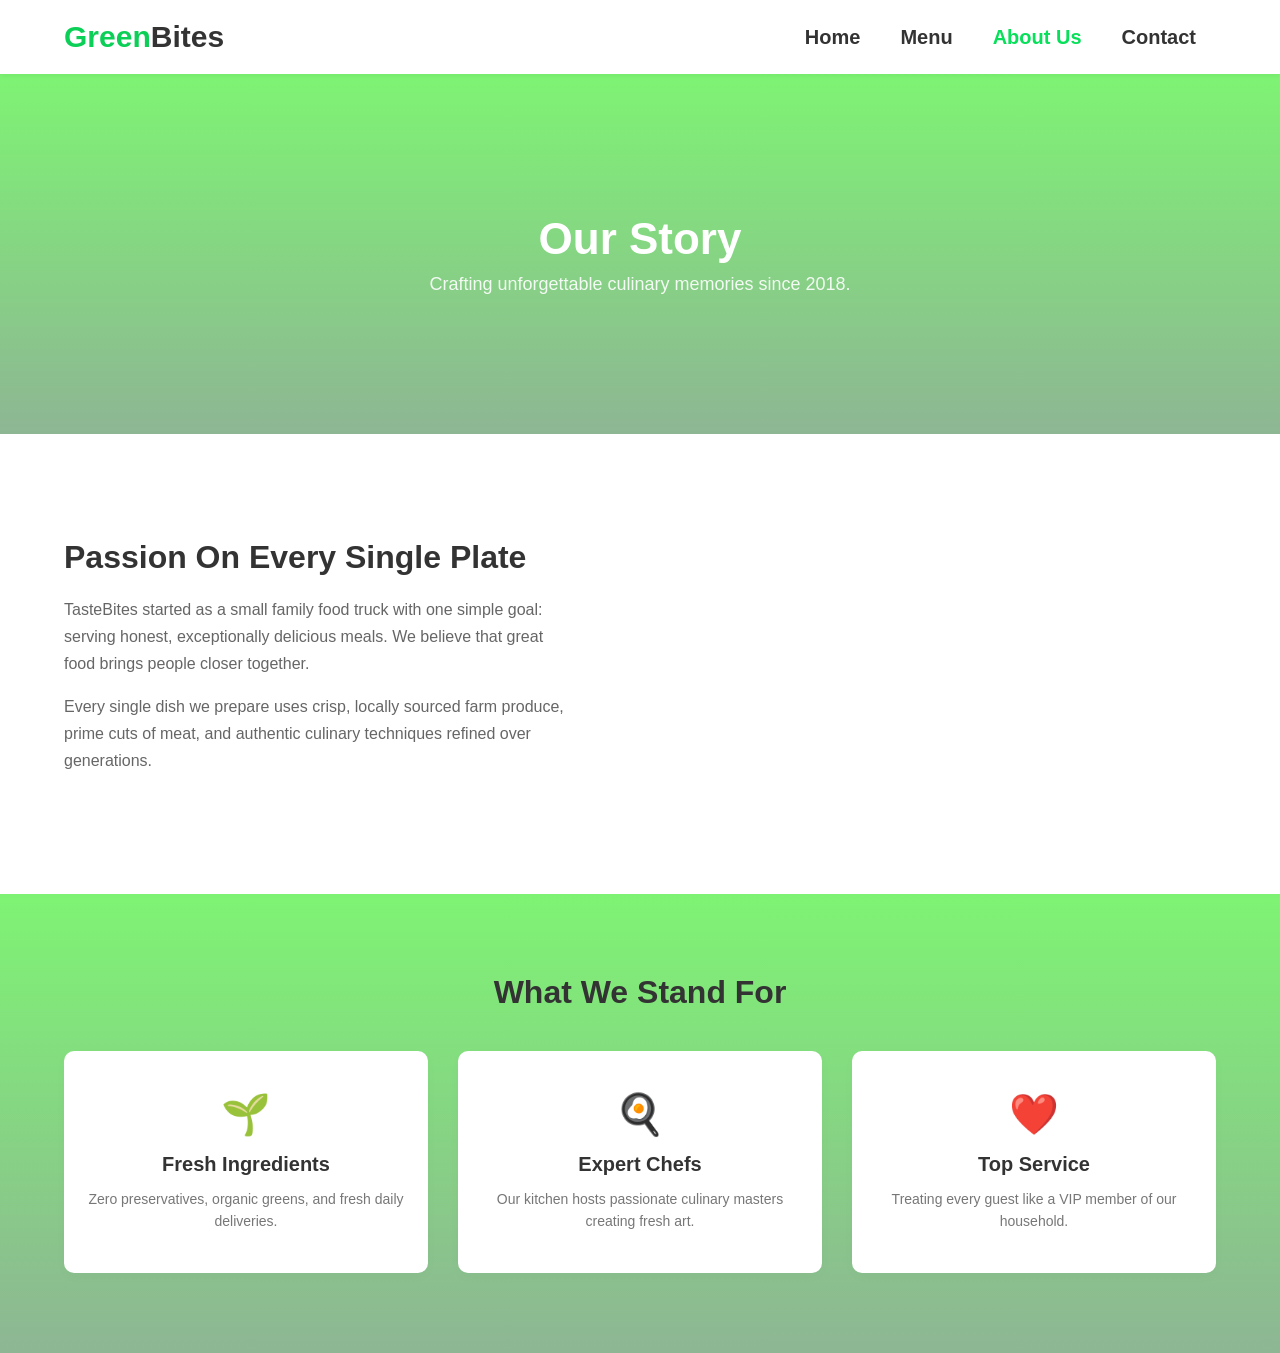
==== about.html @ 87ab0e54 "first commit" ====
<!DOCTYPE html>
<html lang="en">
<head>
    <meta charset="UTF-8">
    <meta name="viewport" content="width=device-width, initial-scale=1.0">
    <title>About Us </title>
    <link rel="stylesheet" href="home.css">
    <link rel="stylesheet" href="about.css">
</head>
<body>

   
    <header class="navbar">
        <div class="logo">Green<span>Bites</span></div>
        <nav>
            <ul class="nav-links">
                <li><a href="home.html">Home</a></li>
                <li><a href="menu.html">Menu</a></li>
                <li><a href="about.html" class="active">About Us</a></li>
                <li><a href="contact.html">Contact</a></li>
            </ul>
        </nav>
       
    </header>

    
    <section class="about-hero">
        <div class="about-hero-content">
            <h1>Our Story</h1>
            <p>Crafting unforgettable culinary memories since 2018.</p>
        </div>
    </section>

   
    <section class="story-section">
        <div class="story-container">
            <div class="story-text">
                <h2>Passion On Every Single Plate</h2>
                <p>TasteBites started as a small family food truck with one simple goal: serving honest, exceptionally delicious meals. We believe that great food brings people closer together.</p>
                <p>Every single dish we prepare uses crisp, locally sourced farm produce, prime cuts of meat, and authentic culinary techniques refined over generations.</p>
            </div>
            <div class="story-image">
               <video autoplay muted id="player" width="600" ></video>

<script>
const videos = [
    "https://www.pexels.com/download/video/7219071/",
    "https://www.pexels.com/download/video/8626674/",
    "https://www.pexels.com/download/video/6286085/"
];

let current = 0;
const player = document.getElementById("player");

player.src = videos[current];

player.addEventListener("ended", () => {
    current = (current + 1) % videos.length;
    player.src = videos[current];
    player.play();
});
</script>
            </div>
        </div>
    </section>

    
    <section class="values-section">
        <h2>What We Stand For</h2>
        <div class="values-grid">
            <div class="value-card">
                <div class="value-icon">🌱</div>
                <h3>Fresh Ingredients</h3>
                <p>Zero preservatives, organic greens, and fresh daily deliveries.</p>
            </div>
            <div class="value-card">
                <div class="value-icon">🍳</div>
                <h3>Expert Chefs</h3>
                <p>Our kitchen hosts passionate culinary masters creating fresh art.</p>
            </div>
            <div class="value-card">
                <div class="value-icon">❤️</div>
                <h3>Top Service</h3>
                <p>Treating every guest like a VIP member of our household.</p>
            </div>
        </div>
    </section>

</body>
</html>
---- home.css ----
* {
    margin: 0;
    padding: 0;
    box-sizing: border-box;
    font-family: 'Arial', sans-serif;
}


.navbar {
    display: flex;
    justify-content: space-between;
    align-items: center;
    padding: 20px 5%;
    background-color: #fff;
    box-shadow: 0 2px 5px rgba(0,0,0,0.1);
}

.logo {
    font-size: 30px;
    font-weight: bold;
    color: #0ccf57;
}

.logo span {
    color: #333;
}

.nav-links {
    list-style: none;
    display: flex;
}

.nav-links li {
    margin: 0 20px;
    font-size: 20px;
}

.nav-links a {
    text-decoration: none;
    color: #333;
    font-weight: 600;
}

.btn-order{
 background: linear-gradient(rgba(56, 230, 40, 0.6), rgba(48, 58, 50, 0.6));  
    color: white;
    padding: 10px 20px;
    border-radius: 20px;
    text-decoration: none;
    font-weight: bold;
}

 .btn-primary {
    background-color:  #5bd188;
    color: white;
    padding: 10px 20px;
    border-radius: 20px;
    text-decoration: none;
    font-weight: bold;
}


.hero {
 background: linear-gradient(rgba(31, 190, 17, 0.6), rgba(40, 92, 48, 0.6));  
  background-size: cover;
    background-position: center;
    height: 70vh;
    display: flex;
    align-items: center;
    justify-content: center;
    text-align: center;
    color: white;
}

.hero-text h1 {
    font-size: 48px;
    margin-bottom: 15px;
}

.hero-text p {
    font-size: 18px;
    margin-bottom: 25px;
}

.btn-primary {
    display: inline-block;
    padding: 15px 30px;
    font-size: 18px;
}


.menu-section {
    padding: 50px 5%;
    background-color: #f9f9f9;
    text-align: center;
}

.menu-section h2 {
    font-size: 36px;
    margin-bottom: 30px;
}

.menu-grid {
    display: flex;
    justify-content: center;
    gap: 30px;
}

.menu-card {
    background: white;
    padding: 20px;
    border-radius: 10px;
    width: 300px;
    box-shadow: 0 4px 8px rgba(0,0,0,0.1);
}

.menu-card img {
    width: 100%;
    border-radius: 10px;
    height: 200px;
    object-fit: cover;
}

.menu-card h3 {
    margin: 15px 0 10px;
}

.menu-card p {
    font-size: 14px;
    color: #666;
    margin-bottom: 15px;
}

.price {
    font-size: 20px;
    font-weight: bold;
    color:  #ff5722;
}
.nav-links a.active {
    color:  #08df5a;
}
---- about.css ----
.about-hero {
    background: linear-gradient(rgba(40, 236, 22, 0.6), rgba(66, 133, 76, 0.6)), url('https://unsplash.com');
    background-size: cover;
    background-position: center;
    height: 40vh;
    display: flex;
    align-items: center;
    justify-content: center;
    text-align: center;
    color: white;
}
.form-input-box input:focus, .form-input-box textarea:focus {
    border-color: #5bd188;
}

.about-hero-content h1 {
    font-size: 44px;
    margin-bottom: 10px;
}

.about-hero-content p {
    font-size: 18px;
    opacity: 0.9;
}


.story-section {
    padding: 80px 5%;
    background-color: #fff;
}

.story-container {
    max-width: 1200px;
    margin: 0 auto;
    display: flex;
    align-items: center;
    gap: 50px;
    flex-wrap: wrap;
}

.story-text {
    flex: 1;
    min-width: 300px;
}

.story-text h2 {
    font-size: 32px;
    color: #333;
    margin-bottom: 20px;
}

.story-text p {
    font-size: 16px;
    color: #666;
    line-height: 1.7;
    margin-bottom: 15px;
}

.story-image,video {
    flex: 1;
   height: 300px;
   width: 600px;
   object-fit: cover;
   border-radius: 80px;
    
}

.story-image img {
    width: 100%;
    border-radius: 12px;
    box-shadow: 0 8px 25px rgba(0,0,0,0.1);
    height: 350px;
    object-fit: cover;
    
}


.values-section {
    padding: 80px 5%;
    background: linear-gradient(rgba(40, 236, 22, 0.6), rgba(66, 133, 76, 0.6));
    text-align: center;
}

.values-section h2 {
    font-size: 32px;
    margin-bottom: 40px;
    color: #333;
}

.values-grid {
    display: grid;
    grid-template-columns: repeat(auto-fit, minmax(250px, 1fr));
    gap: 30px;
    max-width: 1200px;
    margin: 0 auto;
}

.value-card {
    background: #fff;
    padding: 40px 20px;
    border-radius: 10px;
    box-shadow: 0 4px 15px rgba(0,0,0,0.02);
    transition: transform 0.3s ease;
}

.value-card:hover {
    transform: translateY(-5px);
}

.value-icon {
    font-size: 40px;
    margin-bottom: 15px;
}

.value-card h3 {
    font-size: 20px;
    color: #333;
    margin-bottom: 12px;
}

.value-card p {
    font-size: 14px;
    color: #777;
    line-height: 1.6;
}


.nav-links a.active {
    color:  #08df5a;
   
}
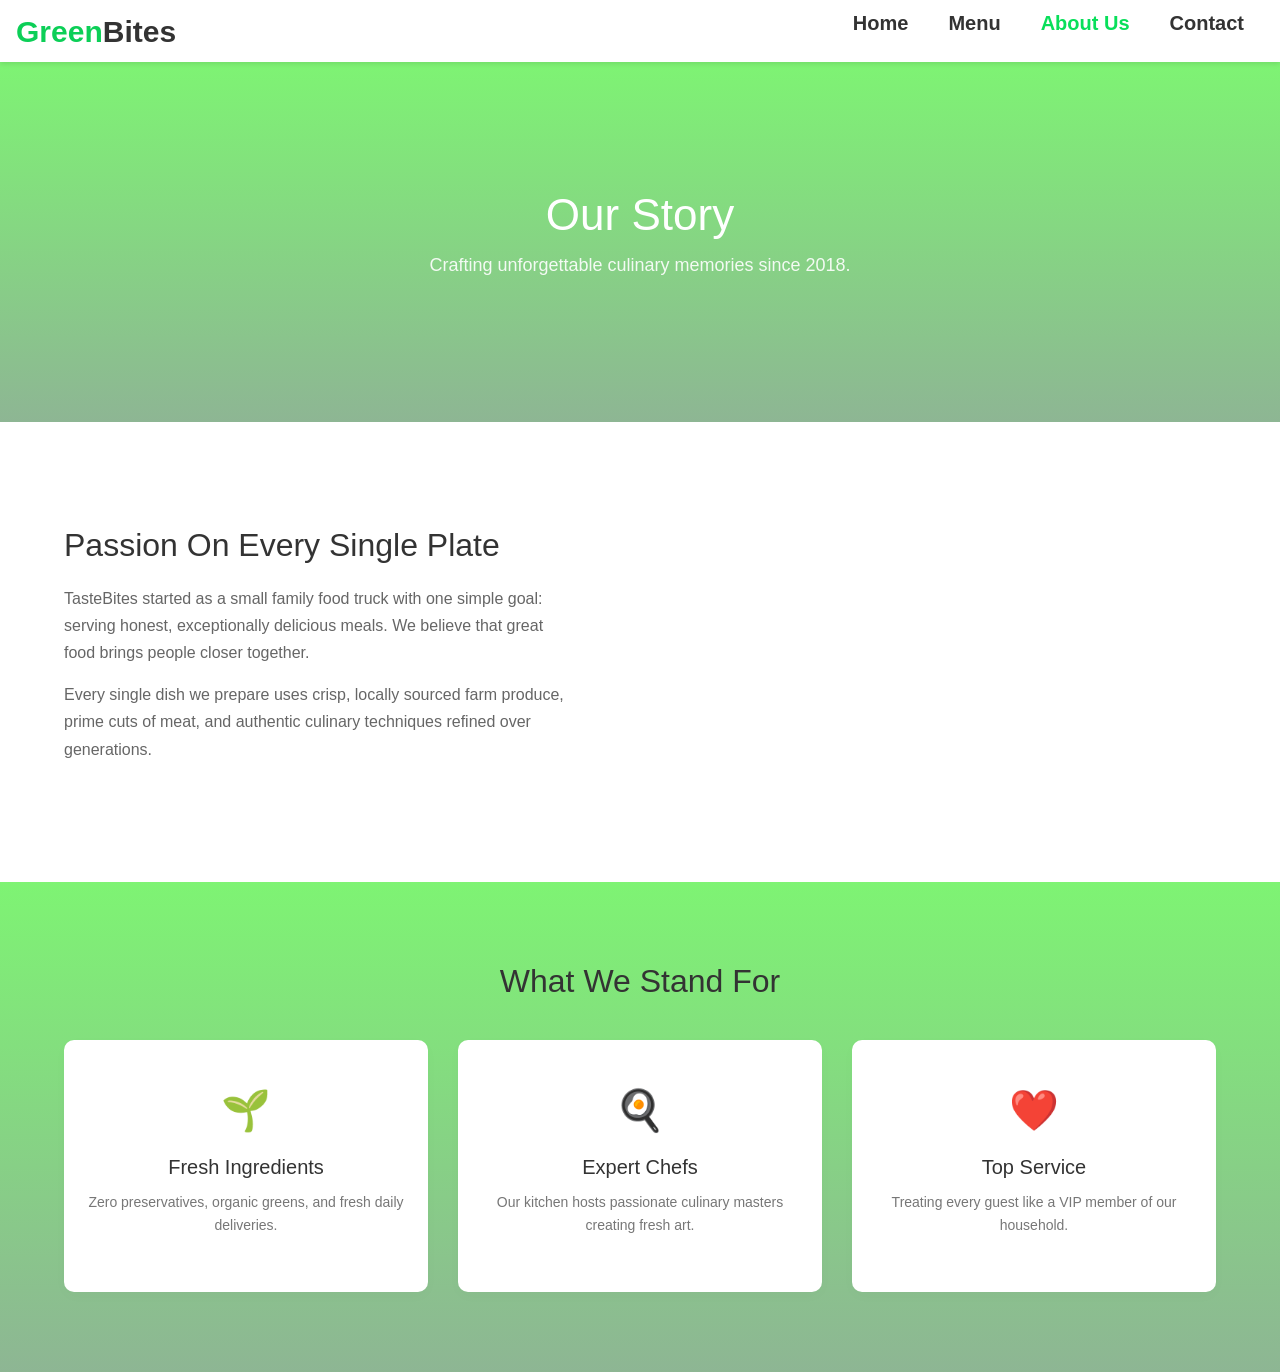
==== commit 5bbb3b01: "update about.html,contact.html,menu.html" ====
--- a/about.html
+++ b/about.html
@@ -6,6 +6,10 @@
     <title>About Us </title>
     <link rel="stylesheet" href="home.css">
     <link rel="stylesheet" href="about.css">
+     <link rel="stylesheet" href="https://cdn.jsdelivr.net/npm/bootstrap@4.6.1/dist/css/bootstrap.min.css">
+<script src="https://cdn.jsdelivr.net/npm/jquery@3.6.0/dist/jquery.slim.min.js"></script>
+<script src="https://cdn.jsdelivr.net/npm/popper.js@1.16.1/dist/umd/popper.min.js"></script>
+<script src="https://cdn.jsdelivr.net/npm/bootstrap@4.6.1/dist/js/bootstrap.bundle.min.js"></script>
 </head>
 <body>
 
@@ -14,7 +18,7 @@
         <div class="logo">Green<span>Bites</span></div>
         <nav>
             <ul class="nav-links">
-                <li><a href="home.html">Home</a></li>
+                <li><a href="index.html">Home</a></li>
                 <li><a href="menu.html">Menu</a></li>
                 <li><a href="about.html" class="active">About Us</a></li>
                 <li><a href="contact.html">Contact</a></li>
--- a/home.css
+++ b/home.css
@@ -13,6 +13,14 @@
     padding: 20px 5%;
     background-color: #fff;
     box-shadow: 0 2px 5px rgba(0,0,0,0.1);
+}
+.btn-primary {
+    background-color:  #5bd188;
+    color: white;
+    padding: 10px 20px;
+    border-radius: 20px;
+    text-decoration: none;
+    font-weight: bold;
 }
 
 .logo {
@@ -41,23 +49,8 @@
     font-weight: 600;
 }
 
-.btn-order{
- background: linear-gradient(rgba(56, 230, 40, 0.6), rgba(48, 58, 50, 0.6));  
-    color: white;
-    padding: 10px 20px;
-    border-radius: 20px;
-    text-decoration: none;
-    font-weight: bold;
-}
 
- .btn-primary {
-    background-color:  #5bd188;
-    color: white;
-    padding: 10px 20px;
-    border-radius: 20px;
-    text-decoration: none;
-    font-weight: bold;
-}
+
 
 
 .hero {
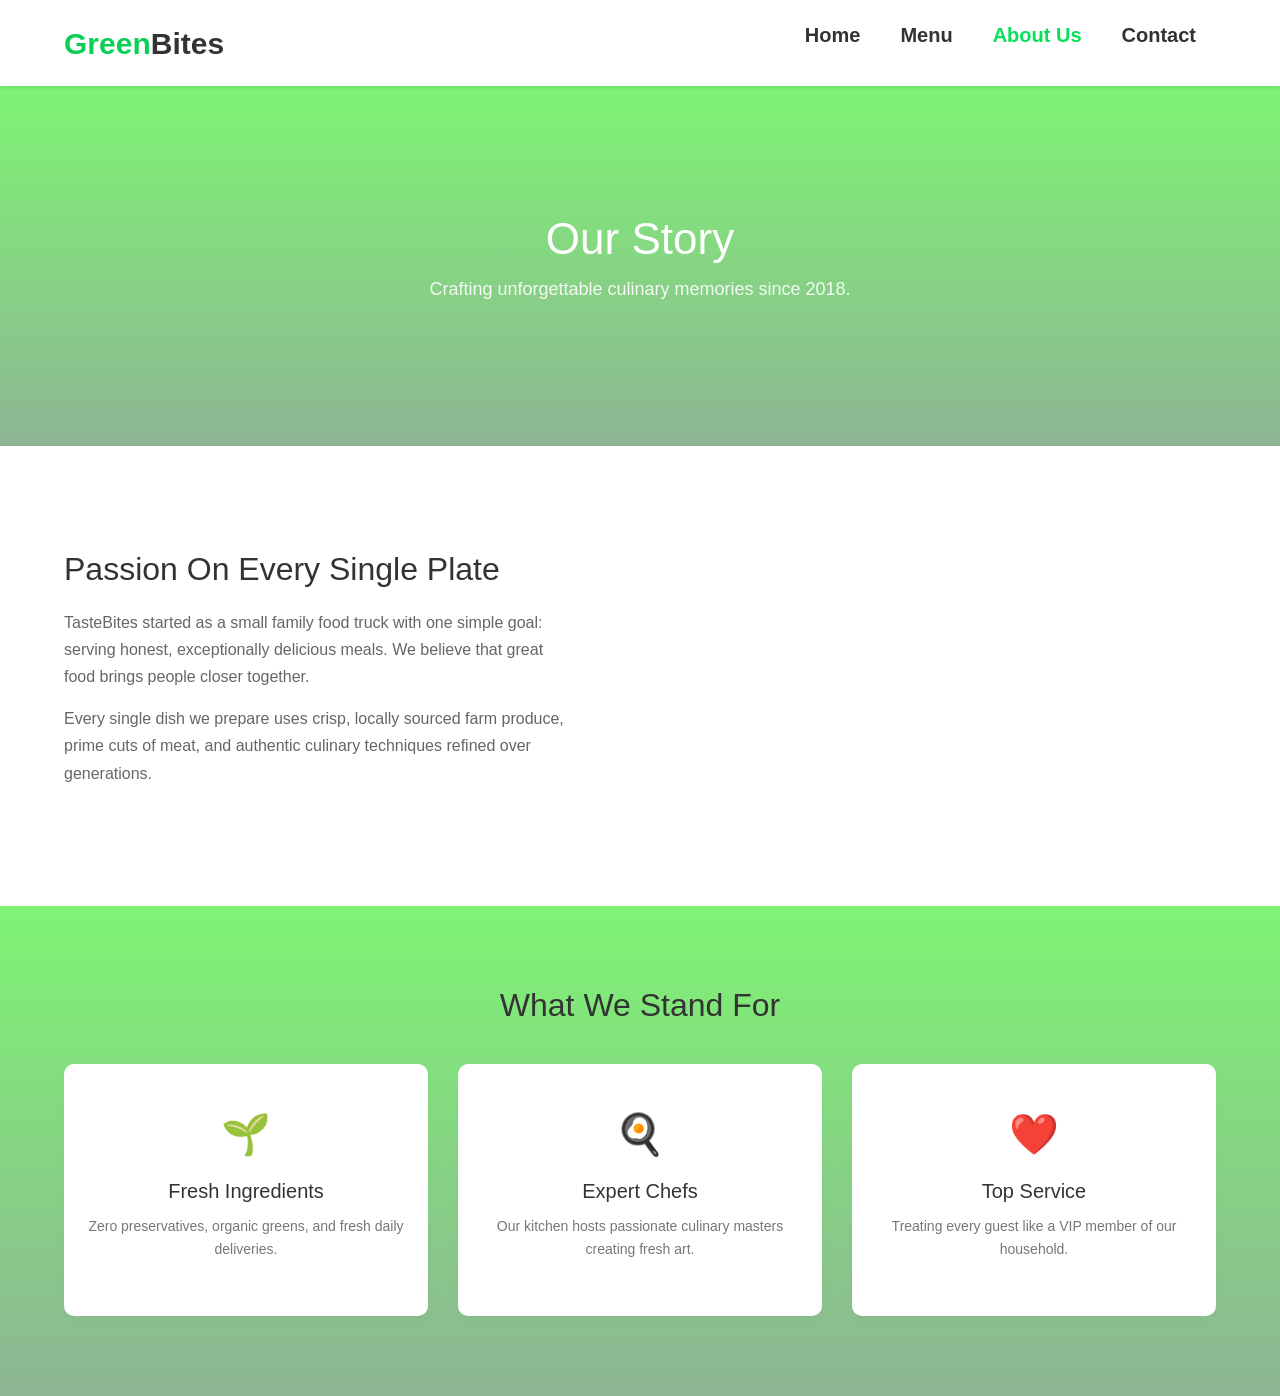
==== commit 2504e46e: "update all" ====
--- a/about.html
+++ b/about.html
@@ -4,12 +4,13 @@
     <meta charset="UTF-8">
     <meta name="viewport" content="width=device-width, initial-scale=1.0">
     <title>About Us </title>
-    <link rel="stylesheet" href="home.css">
-    <link rel="stylesheet" href="about.css">
      <link rel="stylesheet" href="https://cdn.jsdelivr.net/npm/bootstrap@4.6.1/dist/css/bootstrap.min.css">
 <script src="https://cdn.jsdelivr.net/npm/jquery@3.6.0/dist/jquery.slim.min.js"></script>
 <script src="https://cdn.jsdelivr.net/npm/popper.js@1.16.1/dist/umd/popper.min.js"></script>
 <script src="https://cdn.jsdelivr.net/npm/bootstrap@4.6.1/dist/js/bootstrap.bundle.min.js"></script>
+    <link rel="stylesheet" href="home.css">
+    <link rel="stylesheet" href="about.css">
+     
 </head>
 <body>
 
--- a/home.css
+++ b/home.css
@@ -15,7 +15,7 @@
     box-shadow: 0 2px 5px rgba(0,0,0,0.1);
 }
 .btn-primary {
-    background-color:  #5bd188;
+    background-color:  #56da88;
     color: white;
     padding: 10px 20px;
     border-radius: 20px;
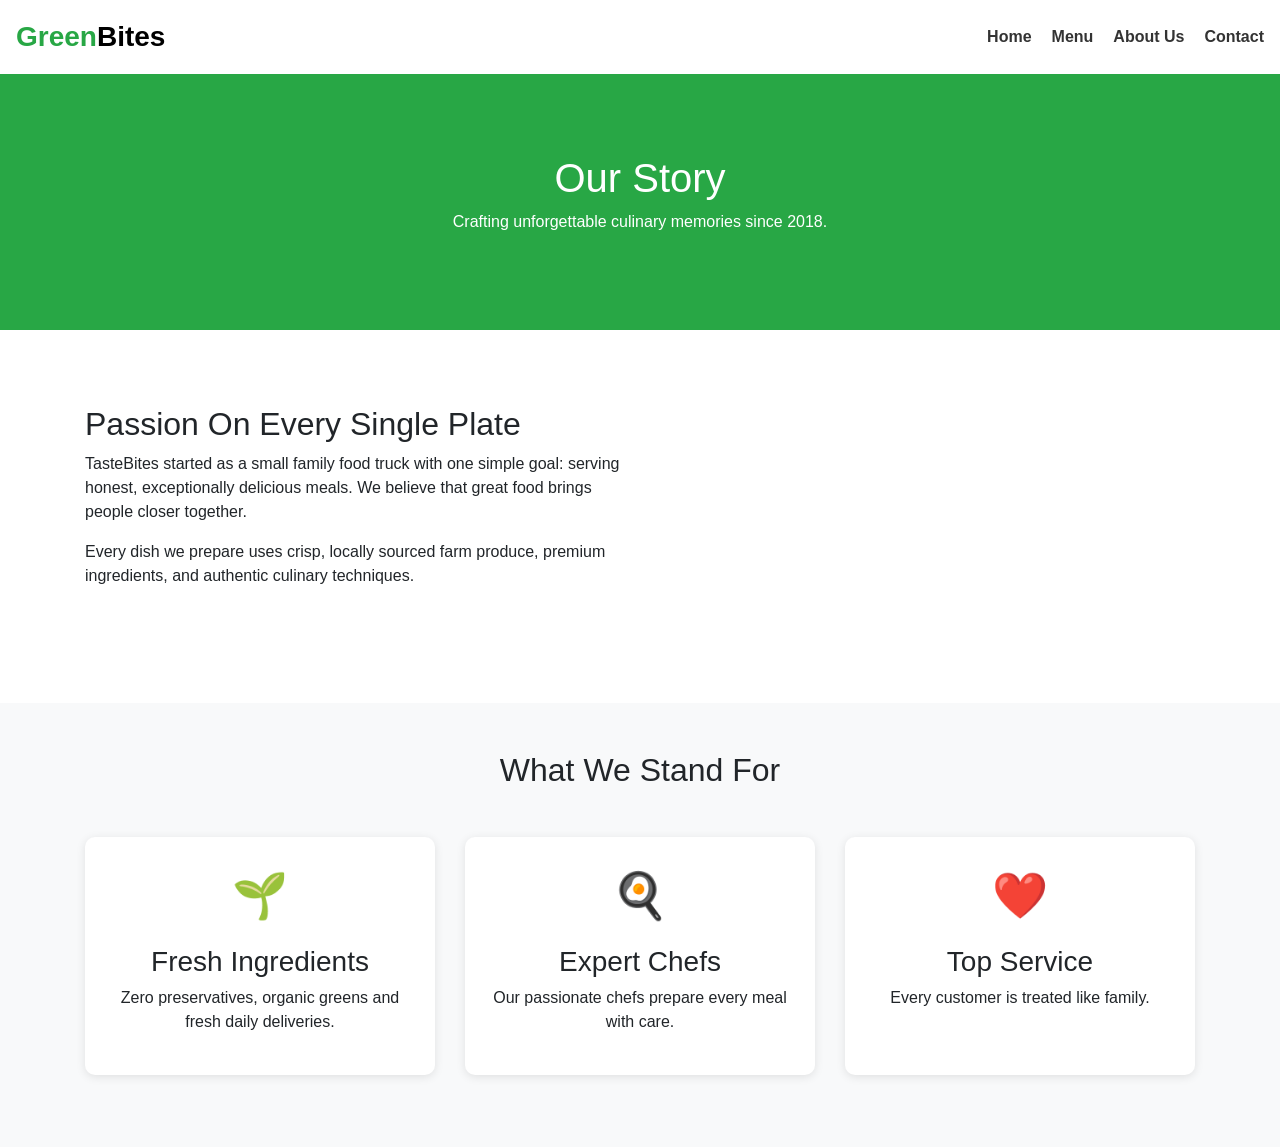
==== commit 15cfa2ea: "update all" ====
--- a/about.html
+++ b/about.html
@@ -3,93 +3,153 @@
 <head>
     <meta charset="UTF-8">
     <meta name="viewport" content="width=device-width, initial-scale=1.0">
-    <title>About Us </title>
-     <link rel="stylesheet" href="https://cdn.jsdelivr.net/npm/bootstrap@4.6.1/dist/css/bootstrap.min.css">
-<script src="https://cdn.jsdelivr.net/npm/jquery@3.6.0/dist/jquery.slim.min.js"></script>
-<script src="https://cdn.jsdelivr.net/npm/popper.js@1.16.1/dist/umd/popper.min.js"></script>
-<script src="https://cdn.jsdelivr.net/npm/bootstrap@4.6.1/dist/js/bootstrap.bundle.min.js"></script>
-    <link rel="stylesheet" href="home.css">
+    <title>About Us</title>
+
+    <link rel="stylesheet" href="https://cdn.jsdelivr.net/npm/bootstrap@4.6.1/dist/css/bootstrap.min.css">
+
+    <script src="https://cdn.jsdelivr.net/npm/jquery@3.6.0/dist/jquery.slim.min.js"></script>
+    <script src="https://cdn.jsdelivr.net/npm/popper.js@1.16.1/dist/umd/popper.min.js"></script>
+    <script src="https://cdn.jsdelivr.net/npm/bootstrap@4.6.1/dist/js/bootstrap.bundle.min.js"></script>
+
     <link rel="stylesheet" href="about.css">
-     
 </head>
 <body>
 
-   
-    <header class="navbar">
-        <div class="logo">Green<span>Bites</span></div>
-        <nav>
-            <ul class="nav-links">
-                <li><a href="index.html">Home</a></li>
-                <li><a href="menu.html">Menu</a></li>
-                <li><a href="about.html" class="active">About Us</a></li>
-                <li><a href="contact.html">Contact</a></li>
-            </ul>
-        </nav>
-       
-    </header>
+<header class="navbar p-3">
+    <div class="logo">Green<span>Bites</span></div>
 
-    
-    <section class="about-hero">
-        <div class="about-hero-content">
-            <h1>Our Story</h1>
-            <p>Crafting unforgettable culinary memories since 2018.</p>
+    <nav>
+        <ul class="nav-links">
+            <li><a href="index.html">Home</a></li>
+            <li><a href="menu.html">Menu</a></li>
+            <li><a href="about.html" class="active">About Us</a></li>
+            <li><a href="contact.html">Contact</a></li>
+        </ul>
+    </nav>
+</header>
+
+<section class="about-hero">
+    <div class="container text-center">
+        <h1>Our Story</h1>
+        <p>Crafting unforgettable culinary memories since 2018.</p>
+    </div>
+</section>
+
+<section class="py-5">
+    <div class="container">
+        <div class="row align-items-center">
+
+            <div class="col-lg-6 col-md-6 col-12 mb-4">
+                <h2>Passion On Every Single Plate</h2>
+
+                <p>
+                    TasteBites started as a small family food truck with one
+                    simple goal: serving honest, exceptionally delicious meals.
+                    We believe that great food brings people closer together.
+                </p>
+
+                <p>
+                    Every dish we prepare uses crisp, locally sourced farm
+                    produce, premium ingredients, and authentic culinary
+                    techniques.
+                </p>
+            </div>
+
+            <div class="col-lg-6 col-md-6 col-12 text-center">
+
+                <video
+                    id="player"
+                    class="img-fluid"
+                    autoplay
+                    muted>
+                    
+                </video>
+
+            </div>
+
         </div>
-    </section>
+    </div>
+</section>
 
-   
-    <section class="story-section">
-        <div class="story-container">
-            <div class="story-text">
-                <h2>Passion On Every Single Plate</h2>
-                <p>TasteBites started as a small family food truck with one simple goal: serving honest, exceptionally delicious meals. We believe that great food brings people closer together.</p>
-                <p>Every single dish we prepare uses crisp, locally sourced farm produce, prime cuts of meat, and authentic culinary techniques refined over generations.</p>
-            </div>
-            <div class="story-image">
-               <video autoplay muted id="player" width="600" ></video>
+<section class="py-5 bg-light">
+
+<div class="container">
+
+<h2 class="text-center mb-5">What We Stand For</h2>
+
+<div class="row">
+
+<div class="col-lg-4 col-md-4 col-12 mb-4">
+
+<div class="value-card">
+
+<div class="value-icon">🌱</div>
+
+<h3>Fresh Ingredients</h3>
+
+<p>Zero preservatives, organic greens and fresh daily deliveries.</p>
+
+</div>
+
+</div>
+
+<div class="col-lg-4 col-md-4 col-12 mb-4">
+
+<div class="value-card">
+
+<div class="value-icon">🍳</div>
+
+<h3>Expert Chefs</h3>
+
+<p>Our passionate chefs prepare every meal with care.</p>
+
+</div>
+
+</div>
+
+<div class="col-lg-4 col-md-4 col-12 mb-4">
+
+<div class="value-card">
+
+<div class="value-icon">❤️</div>
+
+<h3>Top Service</h3>
+
+<p>Every customer is treated like family.</p>
+
+</div>
+
+</div>
+
+</div>
+
+</div>
+
+</section>
 
 <script>
-const videos = [
-    "https://www.pexels.com/download/video/7219071/",
-    "https://www.pexels.com/download/video/8626674/",
-    "https://www.pexels.com/download/video/6286085/"
+const videos=[
+"https://www.pexels.com/download/video/7219071/",
+"https://www.pexels.com/download/video/8626674/",
+"https://www.pexels.com/download/video/6286085/"
 ];
 
-let current = 0;
-const player = document.getElementById("player");
+let current=0;
 
-player.src = videos[current];
+const player=document.getElementById("player");
 
-player.addEventListener("ended", () => {
-    current = (current + 1) % videos.length;
-    player.src = videos[current];
-    player.play();
+player.src=videos[current];
+
+player.addEventListener("ended",function(){
+
+current=(current+1)%videos.length;
+
+player.src=videos[current];
+
+player.play();
+
 });
 </script>
-            </div>
-        </div>
-    </section>
-
-    
-    <section class="values-section">
-        <h2>What We Stand For</h2>
-        <div class="values-grid">
-            <div class="value-card">
-                <div class="value-icon">🌱</div>
-                <h3>Fresh Ingredients</h3>
-                <p>Zero preservatives, organic greens, and fresh daily deliveries.</p>
-            </div>
-            <div class="value-card">
-                <div class="value-icon">🍳</div>
-                <h3>Expert Chefs</h3>
-                <p>Our kitchen hosts passionate culinary masters creating fresh art.</p>
-            </div>
-            <div class="value-card">
-                <div class="value-icon">❤️</div>
-                <h3>Top Service</h3>
-                <p>Treating every guest like a VIP member of our household.</p>
-            </div>
-        </div>
-    </section>
 
 </body>
-</html>
+</html>
--- a/about.css
+++ b/about.css
@@ -1,132 +1,100 @@
-
-.about-hero {
-    background: linear-gradient(rgba(40, 236, 22, 0.6), rgba(66, 133, 76, 0.6)), url('https://unsplash.com');
-    background-size: cover;
-    background-position: center;
-    height: 40vh;
-    display: flex;
-    align-items: center;
-    justify-content: center;
-    text-align: center;
-    color: white;
-}
-.form-input-box input:focus, .form-input-box textarea:focus {
-    border-color: #5bd188;
+body{
+font-family:Arial,sans-serif;
+margin:0;
+padding:0;
 }
 
-.about-hero-content h1 {
-    font-size: 44px;
-    margin-bottom: 10px;
+.navbar{
+display:flex;
+justify-content:space-between;
+align-items:center;
+background:#fff;
 }
 
-.about-hero-content p {
-    font-size: 18px;
-    opacity: 0.9;
+.logo{
+font-size:28px;
+font-weight:bold;
+color:#28a745;
 }
 
-
-.story-section {
-    padding: 80px 5%;
-    background-color: #fff;
+.logo span{
+color:#000;
 }
 
-.story-container {
-    max-width: 1200px;
-    margin: 0 auto;
-    display: flex;
-    align-items: center;
-    gap: 50px;
-    flex-wrap: wrap;
+.nav-links{
+display:flex;
+list-style:none;
+padding:0;
+margin:0;
 }
 
-.story-text {
-    flex: 1;
-    min-width: 300px;
+.nav-links li{
+margin-left:20px;
 }
 
-.story-text h2 {
-    font-size: 32px;
-    color: #333;
-    margin-bottom: 20px;
+.nav-links a{
+text-decoration:none;
+color:#333;
+font-weight:bold;
 }
 
-.story-text p {
-    font-size: 16px;
-    color: #666;
-    line-height: 1.7;
-    margin-bottom: 15px;
+.active{
+color:#28a745;
 }
 
-.story-image,video {
-    flex: 1;
-   height: 300px;
-   width: 600px;
-   object-fit: cover;
-   border-radius: 80px;
-    
+.about-hero{
+background:#28a745;
+color:white;
+padding:80px 20px;
+text-align:center;
 }
 
-.story-image img {
-    width: 100%;
-    border-radius: 12px;
-    box-shadow: 0 8px 25px rgba(0,0,0,0.1);
-    height: 350px;
-    object-fit: cover;
-    
+#player{
+width:100%;
+max-width:600px;
+height:auto;
+border-radius:10px;
 }
 
-
-.values-section {
-    padding: 80px 5%;
-    background: linear-gradient(rgba(40, 236, 22, 0.6), rgba(66, 133, 76, 0.6));
-    text-align: center;
+.value-card{
+background:white;
+padding:25px;
+text-align:center;
+border-radius:10px;
+box-shadow:0 2px 10px rgba(0,0,0,.1);
+height:100%;
 }
 
-.values-section h2 {
-    font-size: 32px;
-    margin-bottom: 40px;
-    color: #333;
+.value-icon{
+font-size:45px;
+margin-bottom:15px;
 }
 
-.values-grid {
-    display: grid;
-    grid-template-columns: repeat(auto-fit, minmax(250px, 1fr));
-    gap: 30px;
-    max-width: 1200px;
-    margin: 0 auto;
+@media(max-width:768px){
+
+.navbar{
+flex-direction:column;
 }
 
-.value-card {
-    background: #fff;
-    padding: 40px 20px;
-    border-radius: 10px;
-    box-shadow: 0 4px 15px rgba(0,0,0,0.02);
-    transition: transform 0.3s ease;
+.nav-links{
+flex-direction:column;
+text-align:center;
+margin-top:15px;
 }
 
-.value-card:hover {
-    transform: translateY(-5px);
+.nav-links li{
+margin:10px 0;
 }
 
-.value-icon {
-    font-size: 40px;
-    margin-bottom: 15px;
+.about-hero{
+padding:50px 20px;
 }
 
-.value-card h3 {
-    font-size: 20px;
-    color: #333;
-    margin-bottom: 12px;
+.about-hero h1{
+font-size:32px;
 }
 
-.value-card p {
-    font-size: 14px;
-    color: #777;
-    line-height: 1.6;
+.about-hero p{
+font-size:16px;
 }
-
-
-.nav-links a.active {
-    color:  #08df5a;
-   
-}
+}
